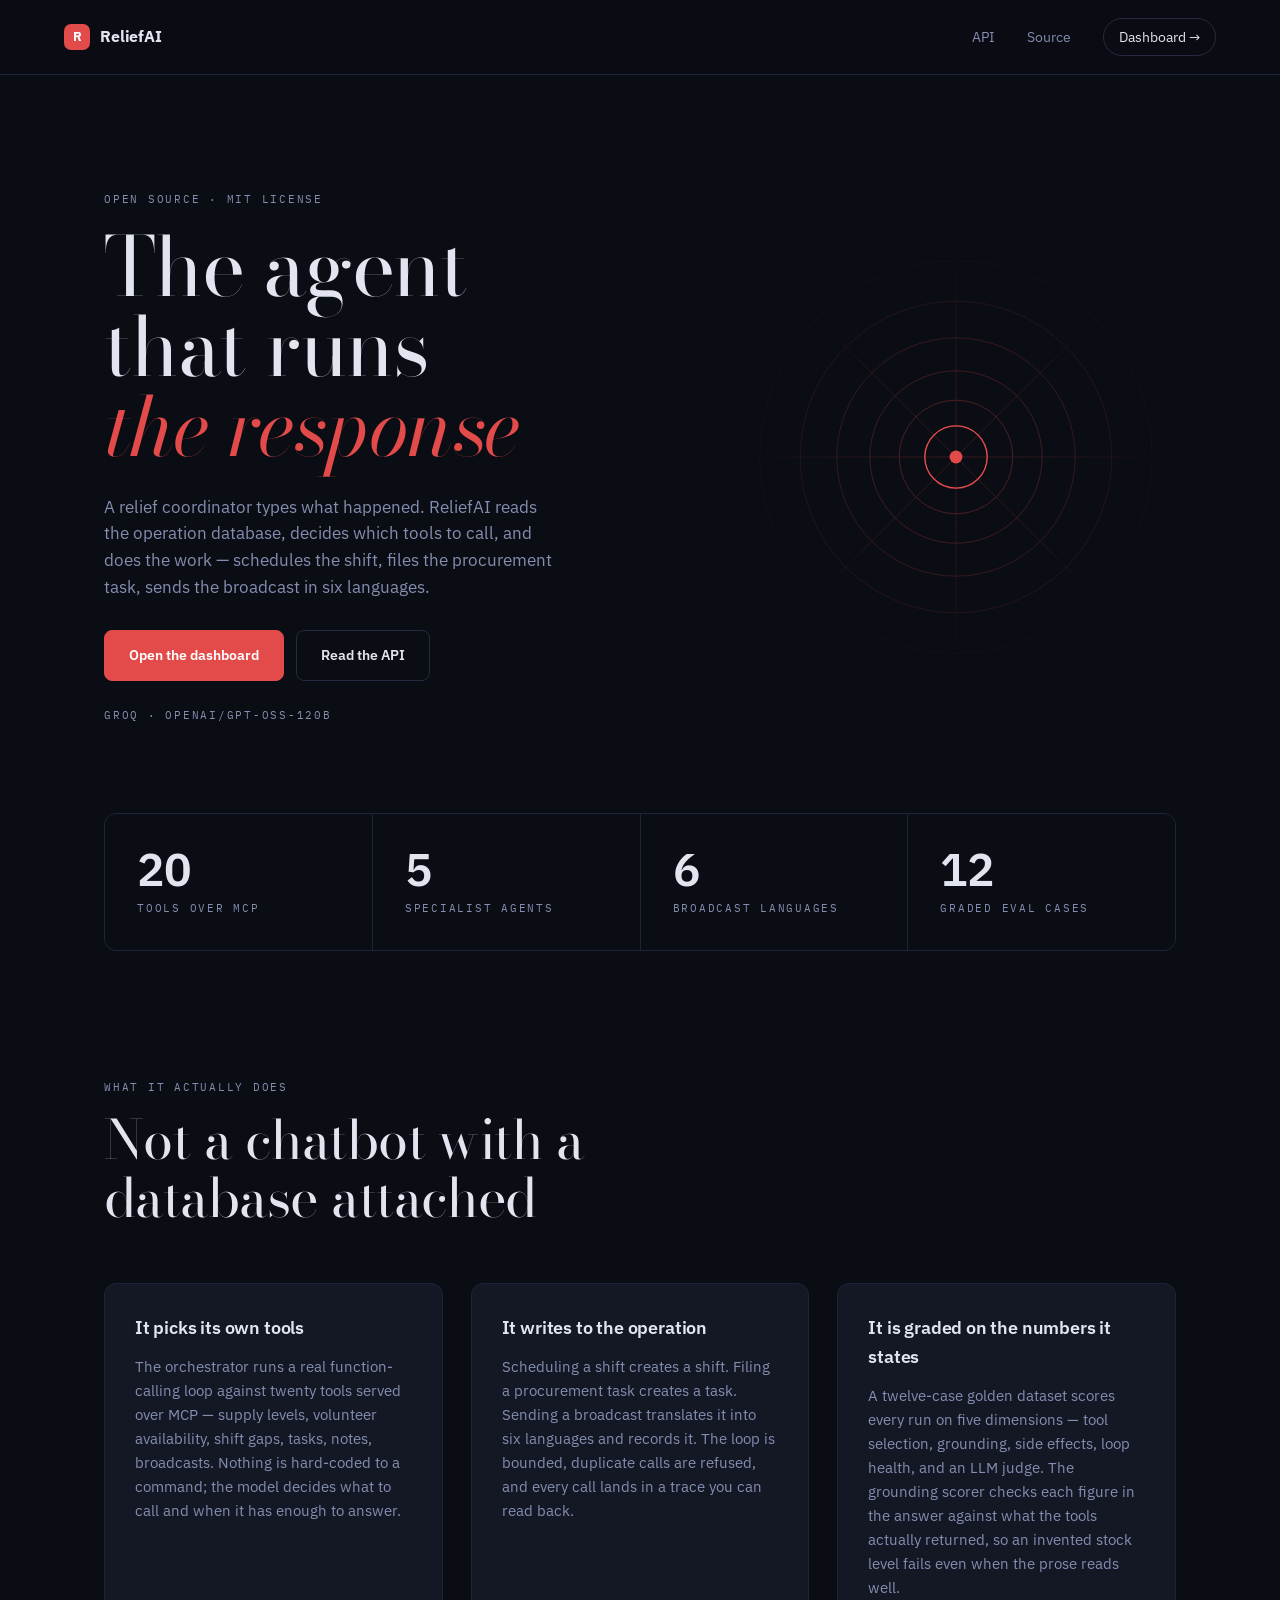
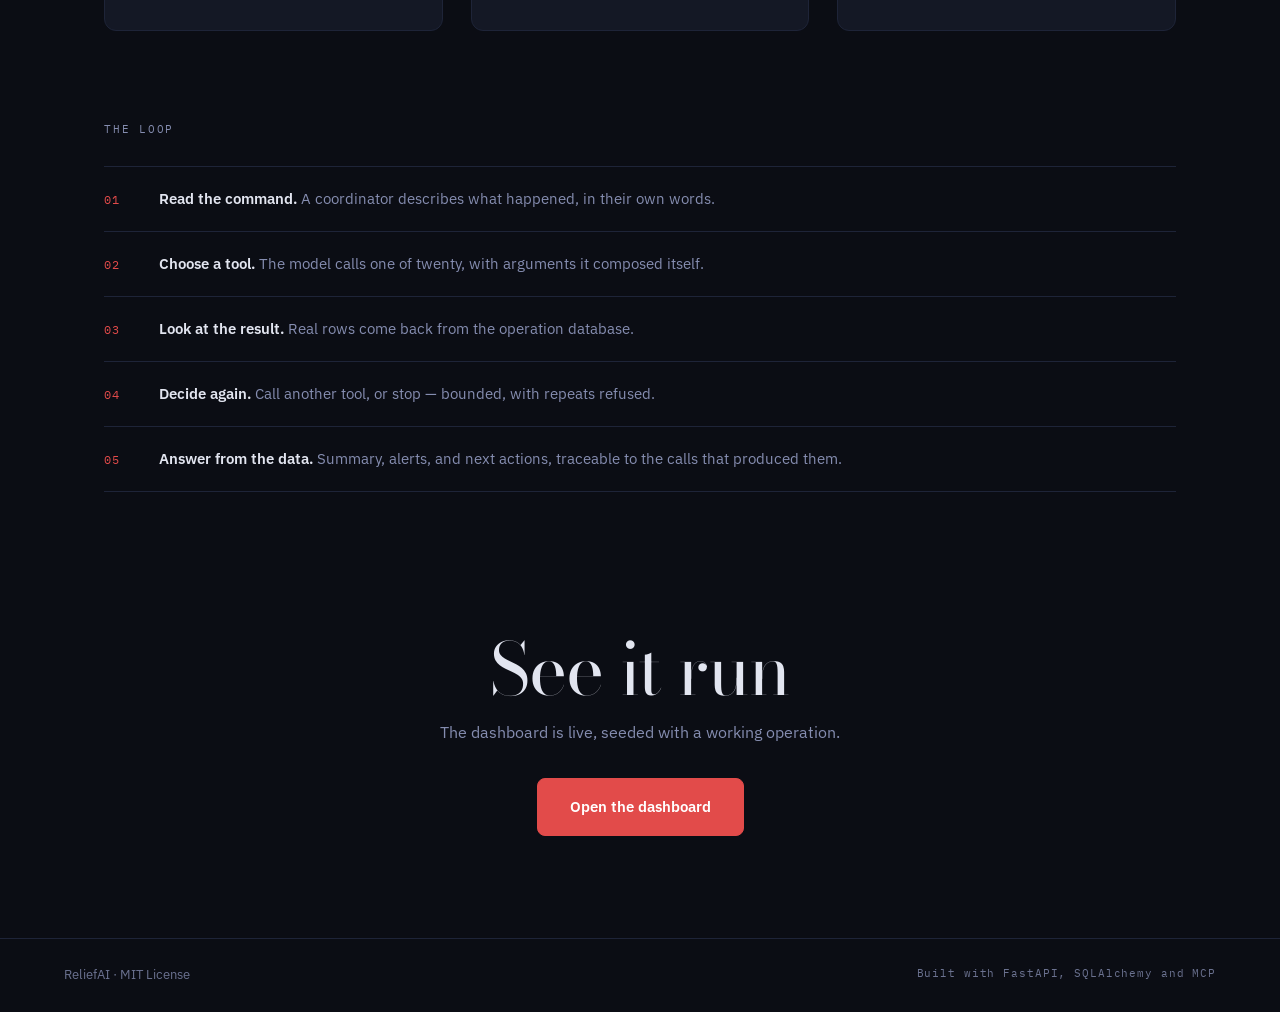
==== static/landing.html @ 90f1339b "Add a landing page, and motion across both views Phase D — landing page. The project dropped visitor" ====
<!DOCTYPE html>
<html lang="en">
<head>
<meta charset="UTF-8"/>
<meta name="viewport" content="width=device-width, initial-scale=1.0"/>
<title>ReliefAI — An agent that coordinates disaster relief</title>
<meta name="description" content="An open-source AI orchestrator for disaster relief operations. Twenty tools over MCP, five specialist agents, and an evaluation harness that scores every answer against the database it came from."/>
<link rel="preconnect" href="https://fonts.googleapis.com"/>
<link rel="preconnect" href="https://fonts.gstatic.com" crossorigin/>
<link href="https://fonts.googleapis.com/css2?family=Bodoni+Moda:opsz,wght@6..96,400;6..96,500&family=IBM+Plex+Mono:wght@400;500&family=IBM+Plex+Sans:wght@400;500;600;700&display=swap" rel="stylesheet"/>
<link rel="stylesheet" href="/static/css/landing.css?v=3"/>
</head>
<body>

<header class="nav">
  <a class="nav-brand" href="/">
    <span class="nav-mark">R</span>
    <span>ReliefAI</span>
  </a>
  <nav class="nav-links">
    <a href="/docs">API</a>
    <a href="https://github.com/Ansul-S/reliefai" rel="noopener">Source</a>
    <a class="nav-cta" href="/dashboard">Dashboard <span aria-hidden="true">&rarr;</span></a>
  </nav>
</header>

<main>

  <!-- ─────────────────────────────────────────────── HERO ─── -->
  <section class="hero">
    <div class="hero-copy">
      <p class="microlabel">Open source &middot; MIT License</p>
      <h1 class="hero-title">
        The agent<br/>
        that runs<br/>
        <em>the response</em>
      </h1>
      <p class="hero-sub">
        A relief coordinator types what happened. ReliefAI reads the operation
        database, decides which tools to call, and does the work — schedules the
        shift, files the procurement task, sends the broadcast in six languages.
      </p>
      <div class="hero-actions">
        <a class="btn-primary" href="/dashboard">Open the dashboard</a>
        <a class="btn-ghost" href="/docs">Read the API</a>
      </div>
      <p class="microlabel hero-foot">Groq &middot; openai/gpt-oss-120b</p>
    </div>

    <!-- Concentric arcs radiating from the operation centre: a broadcast going
         out, and the shape of a response spreading from one point. Drawn rather
         than fetched so the page has no image dependency. -->
    <div class="hero-art" aria-hidden="true">
      <svg viewBox="0 0 480 480" fill="none" xmlns="http://www.w3.org/2000/svg">
        <defs>
          <radialGradient id="fade" cx="50%" cy="50%" r="50%">
            <stop offset="0%" stop-color="#E24B4A" stop-opacity="1"/>
            <stop offset="55%" stop-color="#E24B4A" stop-opacity="0.5"/>
            <stop offset="100%" stop-color="#E24B4A" stop-opacity="0"/>
          </radialGradient>
          <mask id="softmask">
            <rect width="480" height="480" fill="url(#fade)"/>
          </mask>
        </defs>
        <g mask="url(#softmask)" stroke="#E24B4A" stroke-width="1">
          <circle cx="240" cy="240" r="34"/>
          <circle cx="240" cy="240" r="62"/>
          <circle cx="240" cy="240" r="94"/>
          <circle cx="240" cy="240" r="130"/>
          <circle cx="240" cy="240" r="170"/>
          <circle cx="240" cy="240" r="214"/>
          <g class="spokes">
            <path d="M240 240 L240 8"/>   <path d="M240 240 L404 76"/>
            <path d="M240 240 L472 240"/> <path d="M240 240 L404 404"/>
            <path d="M240 240 L240 472"/> <path d="M240 240 L76 404"/>
            <path d="M240 240 L8 240"/>   <path d="M240 240 L76 76"/>
          </g>
        </g>
        <circle cx="240" cy="240" r="7" fill="#E24B4A"/>
        <circle class="pulse" cx="240" cy="240" r="34" stroke="#E24B4A" stroke-width="1.5"/>
      </svg>
    </div>
  </section>

  <!-- ─────────────────────────────────────────── THE FACTS ─── -->
  <div class="facts-wrap">
  <section class="facts">
    <div class="fact">
      <div class="fact-value">20</div>
      <div class="microlabel">Tools over MCP</div>
    </div>
    <div class="fact">
      <div class="fact-value">5</div>
      <div class="microlabel">Specialist agents</div>
    </div>
    <div class="fact">
      <div class="fact-value">6</div>
      <div class="microlabel">Broadcast languages</div>
    </div>
    <div class="fact">
      <div class="fact-value">12</div>
      <div class="microlabel">Graded eval cases</div>
    </div>
  </section>
  </div>

  <!-- ────────────────────────────────────────── CAPABILITY ─── -->
  <section class="band">
    <p class="microlabel">What it actually does</p>
    <h2 class="band-title">Not a chatbot with a database attached</h2>

    <div class="cards">
      <article class="lcard">
        <h3>It picks its own tools</h3>
        <p>
          The orchestrator runs a real function-calling loop against twenty tools
          served over MCP — supply levels, volunteer availability, shift gaps,
          tasks, notes, broadcasts. Nothing is hard-coded to a command; the model
          decides what to call and when it has enough to answer.
        </p>
      </article>
      <article class="lcard">
        <h3>It writes to the operation</h3>
        <p>
          Scheduling a shift creates a shift. Filing a procurement task creates a
          task. Sending a broadcast translates it into six languages and records
          it. The loop is bounded, duplicate calls are refused, and every call
          lands in a trace you can read back.
        </p>
      </article>
      <article class="lcard">
        <h3>It is graded on the numbers it states</h3>
        <p>
          A twelve-case golden dataset scores every run on five dimensions — tool
          selection, grounding, side effects, loop health, and an LLM judge. The
          grounding scorer checks each figure in the answer against what the
          tools actually returned, so an invented stock level fails even when the
          prose reads well.
        </p>
      </article>
    </div>
  </section>

  <!-- ──────────────────────────────────────────────── LOOP ─── -->
  <section class="band band-tight">
    <p class="microlabel">The loop</p>
    <ol class="steps">
      <li><span class="step-n">01</span><span><strong>Read the command.</strong> A coordinator describes what happened, in their own words.</span></li>
      <li><span class="step-n">02</span><span><strong>Choose a tool.</strong> The model calls one of twenty, with arguments it composed itself.</span></li>
      <li><span class="step-n">03</span><span><strong>Look at the result.</strong> Real rows come back from the operation database.</span></li>
      <li><span class="step-n">04</span><span><strong>Decide again.</strong> Call another tool, or stop — bounded, with repeats refused.</span></li>
      <li><span class="step-n">05</span><span><strong>Answer from the data.</strong> Summary, alerts, and next actions, traceable to the calls that produced them.</span></li>
    </ol>
  </section>

  <!-- ───────────────────────────────────────────────── CTA ─── -->
  <section class="cta">
    <h2 class="cta-title">See it run</h2>
    <p class="cta-sub">The dashboard is live, seeded with a working operation.</p>
    <a class="btn-primary btn-lg" href="/dashboard">Open the dashboard</a>
  </section>

</main>

<footer class="foot">
  <span>ReliefAI &middot; MIT License</span>
  <span class="foot-mono">Built with FastAPI, SQLAlchemy and MCP</span>
</footer>

<script>
// Reveal-on-scroll. Elements are only hidden once this runs, so a page with
// scripting off or blocked shows everything rather than nothing.
(function () {
  var reduce = window.matchMedia('(prefers-reduced-motion: reduce)').matches;
  var targets = document.querySelectorAll('.hero-copy, .facts-wrap, .band, .cta');
  if (reduce || !('IntersectionObserver' in window)) return;

  targets.forEach(function (el) { el.classList.add('reveal'); });

  // Stagger the members of any group so a row of cards arrives as one gesture.
  document.querySelectorAll('.cards, .steps').forEach(function (group) {
    group.classList.add('reveal-group');
    Array.prototype.forEach.call(group.children, function (child, i) {
      child.style.setProperty('--d', Math.min(i * 70, 350) + 'ms');
    });
  });

  var io = new IntersectionObserver(function (entries) {
    entries.forEach(function (entry) {
      if (!entry.isIntersecting) return;
      entry.target.classList.add('shown');
      io.unobserve(entry.target);   // reveal once, never re-hide on scroll up
    });
  }, { rootMargin: '0px 0px -12% 0px', threshold: 0.05 });

  targets.forEach(function (el) { io.observe(el); });
})();
</script>
</body>
</html>
---- static/css/landing.css ----
/*
 * ReliefAI landing page.
 *
 * The dashboard's palette is reused deliberately: the two pages should read as
 * one product. What is borrowed from editorial design is the TYPOGRAPHY, not
 * the colour field — a display serif at the top of a scale that runs to 11px
 * letterspaced mono at the bottom, and whitespace that is composed rather than
 * left over.
 *
 * Note the accent is used sparingly here. In the product, red means "critical";
 * a full-bleed red landing page would spend a signal the dashboard needs.
 */

*, *::before, *::after { box-sizing: border-box; margin: 0; padding: 0; }

:root {
  --bg: #0b0d14;
  --bg2: #111420;
  --card: #141825;
  --border: #1e2438;
  --border2: #252a40;
  --text: #e2e5f0;
  --text-muted: #858db0;
  --text-dim: #6b7290;
  --accent: #E24B4A;

  --sans: 'IBM Plex Sans', system-ui, -apple-system, sans-serif;
  --mono: 'IBM Plex Mono', ui-monospace, SFMono-Regular, monospace;
  --serif: 'Bodoni Moda', 'Didot', 'Times New Roman', serif;

  --shell: 1200px;
  --gut: clamp(20px, 5vw, 72px);
}

html { scroll-behavior: smooth; }

body {
  background: var(--bg);
  color: var(--text);
  font-family: var(--sans);
  font-size: 16px;
  line-height: 1.6;
  -webkit-font-smoothing: antialiased;
}

a { color: inherit; text-decoration: none; }

.microlabel {
  font-family: var(--mono);
  font-size: 11px;
  letter-spacing: 0.16em;
  text-transform: uppercase;
  color: var(--text-muted);
}

/* ─── NAV ──────────────────────────────────────────────────────────────── */

.nav {
  position: sticky;
  top: 0;
  z-index: 20;
  display: flex;
  align-items: center;
  justify-content: space-between;
  gap: 24px;
  padding: 18px var(--gut);
  background: rgba(11, 13, 20, 0.82);
  backdrop-filter: blur(10px);
  border-bottom: 1px solid var(--border);
}

.nav-brand { display: flex; align-items: center; gap: 10px; font-weight: 700; letter-spacing: -0.01em; }

.nav-mark {
  display: grid;
  place-items: center;
  width: 26px;
  height: 26px;
  border-radius: 7px;
  background: var(--accent);
  color: #fff;
  font-size: 13px;
  font-weight: 700;
}

.nav-links { display: flex; align-items: center; gap: clamp(14px, 3vw, 32px); font-size: 14px; }
.nav-links a { color: var(--text-muted); transition: color 0.15s ease; }
.nav-links a:hover { color: var(--text); }

.nav-cta {
  color: var(--text) !important;
  border: 1px solid var(--border2);
  border-radius: 999px;
  padding: 7px 15px;
  transition: border-color 0.15s ease, background 0.15s ease;
}
.nav-cta:hover { border-color: var(--accent); background: rgba(226, 75, 74, 0.08); }

/* ─── HERO ─────────────────────────────────────────────────────────────── */

.hero {
  max-width: var(--shell);
  margin: 0 auto;
  padding: clamp(48px, 9vw, 120px) var(--gut) clamp(40px, 7vw, 96px);
  display: grid;
  grid-template-columns: 1.12fr 0.88fr;
  gap: clamp(32px, 6vw, 72px);
  align-items: center;
}

/*
 * The whole point of the type scale: ~96px display against 11px mono is a
 * ~9:1 range. The dashboard's old 18px-against-14px was 1.29:1, which is what
 * made it read as undesigned.
 */
.hero-title {
  font-family: var(--serif);
  font-weight: 400;
  font-size: clamp(42px, 6.8vw, 82px);
  line-height: 0.98;
  letter-spacing: -0.015em;
  margin: 18px 0 26px;
}
.hero-title em { font-style: italic; color: var(--accent); }

.hero-sub {
  max-width: 46ch;
  color: var(--text-muted);
  font-size: clamp(15px, 1.3vw, 17px);
}

.hero-actions { display: flex; flex-wrap: wrap; gap: 12px; margin: 30px 0 26px; }

.btn-primary,
.btn-ghost {
  display: inline-flex;
  align-items: center;
  gap: 8px;
  padding: 13px 24px;
  border-radius: 8px;
  font-size: 14px;
  font-weight: 600;
  transition: transform 0.15s ease, background 0.15s ease, border-color 0.15s ease;
}

.btn-primary { background: var(--accent); color: #fff; border: 1px solid var(--accent); }
.btn-primary:hover { background: #c73c3b; transform: translateY(-1px); }

.btn-ghost { border: 1px solid var(--border2); color: var(--text); }
.btn-ghost:hover { border-color: var(--text-dim); transform: translateY(-1px); }

.btn-lg { padding: 16px 32px; font-size: 15px; }

.hero-foot { margin-top: 4px; }

.hero-art { position: relative; }
.hero-art svg { width: 100%; height: auto; display: block; }
.hero-art .spokes { opacity: 0.55; }

.pulse { transform-origin: 240px 240px; animation: pulse 4.5s ease-out infinite; }
@keyframes pulse {
  0%   { transform: scale(0.55); opacity: 0.85; }
  70%  { transform: scale(2.9);  opacity: 0; }
  100% { transform: scale(2.9);  opacity: 0; }
}

/* ─── FACTS ────────────────────────────────────────────────────────────── */

/* The grid paints its own gaps by showing a border-coloured background
   through 1px gutters, so its horizontal page padding has to live on a wrapper
   — on the grid itself that padding became two phantom cells at the edges. */
.facts-wrap {
  max-width: var(--shell);
  margin: 0 auto;
  padding: 0 var(--gut);
}

.facts {
  display: grid;
  grid-template-columns: repeat(4, 1fr);
  gap: 1px;
  background: var(--border);
  border: 1px solid var(--border);
  border-radius: 12px;
  overflow: hidden;
}

.fact { background: var(--bg); padding: clamp(20px, 3vw, 32px); }

/* Proportional figures: at this size tabular-nums would make these look loose. */
.fact-value {
  font-family: var(--sans);
  font-size: clamp(30px, 4vw, 46px);
  font-weight: 600;
  line-height: 1;
  letter-spacing: -0.02em;
  margin-bottom: 8px;
}

/* ─── BANDS ────────────────────────────────────────────────────────────── */

.band {
  max-width: var(--shell);
  margin: 0 auto;
  padding: clamp(64px, 10vw, 130px) var(--gut) 0;
}
.band-tight { padding-top: clamp(48px, 7vw, 90px); }

.band-title {
  font-family: var(--serif);
  font-weight: 400;
  font-size: clamp(30px, 4.4vw, 54px);
  line-height: 1.08;
  letter-spacing: -0.01em;
  margin: 14px 0 clamp(32px, 5vw, 56px);
  max-width: 18ch;
}

.cards {
  display: grid;
  grid-template-columns: repeat(auto-fit, minmax(270px, 1fr));
  gap: clamp(16px, 2.4vw, 28px);
}

.lcard {
  background: var(--card);
  border: 1px solid var(--border);
  border-radius: 12px;
  padding: clamp(22px, 2.6vw, 30px);
  transition: border-color 0.2s ease, transform 0.2s ease;
}
.lcard:hover { border-color: var(--border2); transform: translateY(-3px); }

.lcard h3 { font-size: 18px; font-weight: 600; margin-bottom: 12px; letter-spacing: -0.01em; }
.lcard p { color: var(--text-muted); font-size: 15px; }

/* ─── STEPS ────────────────────────────────────────────────────────────── */

.steps { list-style: none; margin-top: 28px; border-top: 1px solid var(--border); }

.steps li {
  display: flex;
  align-items: baseline;
  gap: clamp(16px, 3vw, 40px);
  padding: 20px 0;
  border-bottom: 1px solid var(--border);
  color: var(--text-muted);
  font-size: 15px;
}
.steps strong { color: var(--text); font-weight: 600; }

.step-n {
  font-family: var(--mono);
  font-size: 12px;
  letter-spacing: 0.1em;
  color: var(--accent);
  flex-shrink: 0;
}

/* ─── CTA + FOOT ───────────────────────────────────────────────────────── */

.cta {
  max-width: var(--shell);
  margin: 0 auto;
  padding: clamp(72px, 11vw, 150px) var(--gut) clamp(56px, 8vw, 110px);
  text-align: center;
}

.cta-title {
  font-family: var(--serif);
  font-weight: 400;
  font-size: clamp(36px, 6vw, 72px);
  line-height: 1.02;
  letter-spacing: -0.015em;
}

.cta-sub { color: var(--text-muted); margin: 14px 0 32px; }

.foot {
  border-top: 1px solid var(--border);
  padding: 26px var(--gut);
  display: flex;
  flex-wrap: wrap;
  gap: 12px;
  justify-content: space-between;
  font-size: 13px;
  color: var(--text-dim);
}
.foot-mono { font-family: var(--mono); font-size: 11px; letter-spacing: 0.08em; }

/* ─── RESPONSIVE ───────────────────────────────────────────────────────── */

@media (max-width: 900px) {
  .hero { grid-template-columns: 1fr; }
  /* Art first would push the headline below the fold on a phone. */
  .hero-art { order: 2; max-width: 380px; margin: 0 auto; opacity: 0.9; }
  .hero-copy { order: 1; }
  .facts { grid-template-columns: repeat(2, 1fr); }
}

@media (max-width: 520px) {
  .nav-links a:not(.nav-cta) { display: none; }
  .btn-primary, .btn-ghost { width: 100%; justify-content: center; }
}

/* ─── SCROLL REVEAL ────────────────────────────────────────────────────
   Sections rise into place once, on first intersection. The initial state is
   applied by script rather than in CSS: if JavaScript never runs, nothing is
   ever hidden, so the page degrades to plain visible content.
   ────────────────────────────────────────────────────────────────────── */

.reveal {
  opacity: 0;
  transform: translateY(18px);
  transition: opacity 0.7s cubic-bezier(0.2, 0.6, 0.2, 1),
              transform 0.7s cubic-bezier(0.2, 0.6, 0.2, 1);
  will-change: opacity, transform;
}
.reveal.shown { opacity: 1; transform: none; }

/* A short stagger inside a group reads as one movement rather than five. */
.reveal-group > * { transition-delay: var(--d, 0ms); }

@media (prefers-reduced-motion: reduce) {
  .reveal { opacity: 1 !important; transform: none !important; }

  html { scroll-behavior: auto; }
  *, *::before, *::after {
    animation-duration: 0.01ms !important;
    animation-iteration-count: 1 !important;
    transition-duration: 0.01ms !important;
  }
}
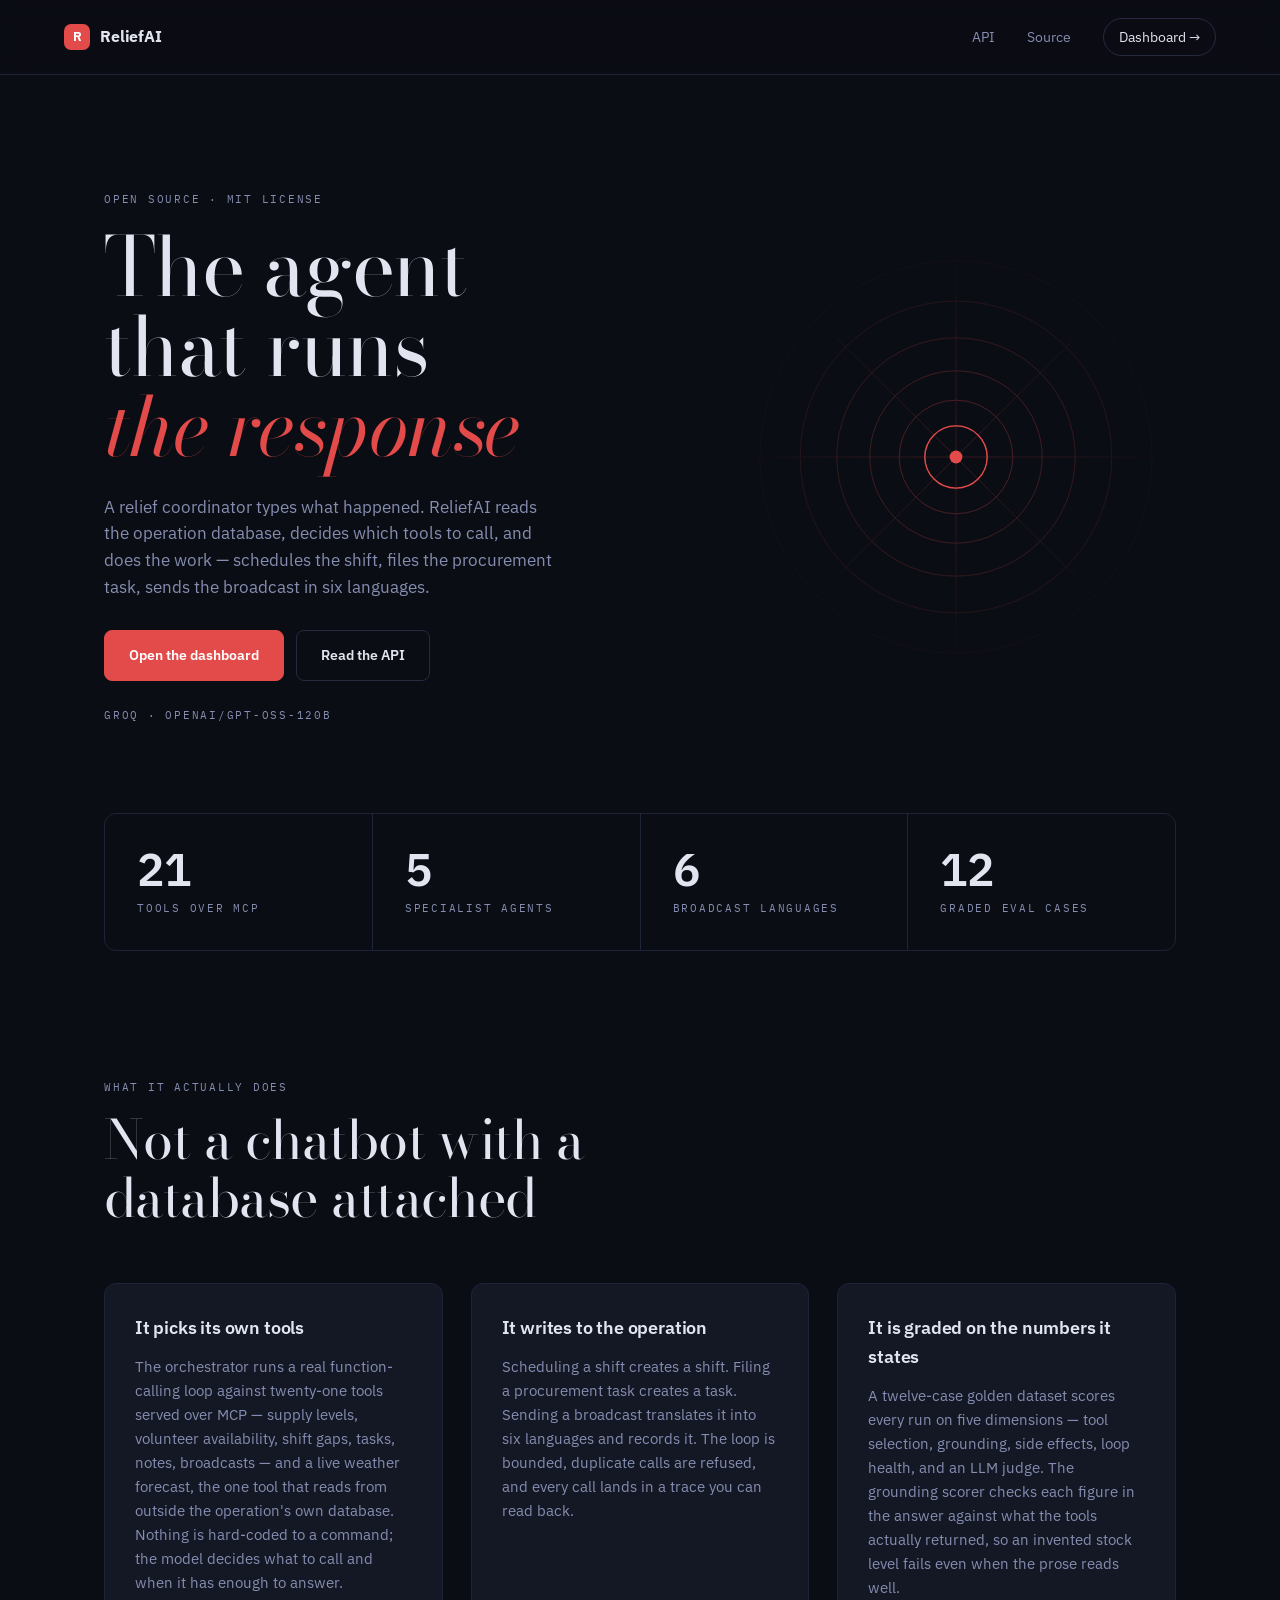
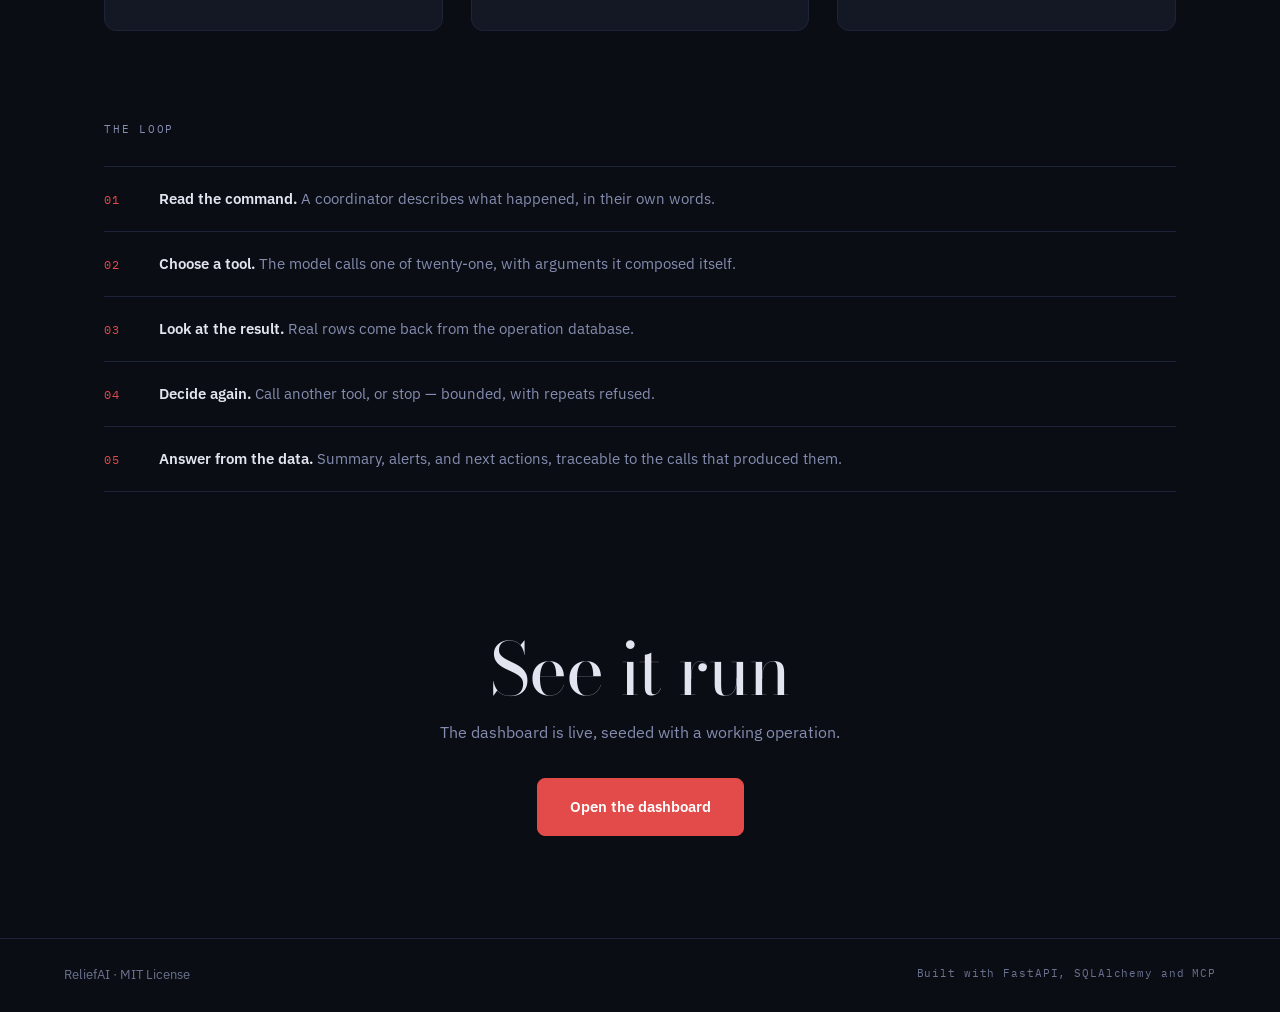
==== commit 17611c03: "Add a weather forecast tool — the first that reads outside the database Every one of the previous tw" ====
--- a/static/landing.html
+++ b/static/landing.html
@@ -8,7 +8,7 @@
 <link rel="preconnect" href="https://fonts.googleapis.com"/>
 <link rel="preconnect" href="https://fonts.gstatic.com" crossorigin/>
 <link href="https://fonts.googleapis.com/css2?family=Bodoni+Moda:opsz,wght@6..96,400;6..96,500&family=IBM+Plex+Mono:wght@400;500&family=IBM+Plex+Sans:wght@400;500;600;700&display=swap" rel="stylesheet"/>
-<link rel="stylesheet" href="/static/css/landing.css?v=3"/>
+<link rel="stylesheet" href="/static/css/landing.css?v=4"/>
 </head>
 <body>
 
@@ -86,7 +86,7 @@
   <div class="facts-wrap">
   <section class="facts">
     <div class="fact">
-      <div class="fact-value">20</div>
+      <div class="fact-value">21</div>
       <div class="microlabel">Tools over MCP</div>
     </div>
     <div class="fact">
@@ -113,10 +113,12 @@
       <article class="lcard">
         <h3>It picks its own tools</h3>
         <p>
-          The orchestrator runs a real function-calling loop against twenty tools
+          The orchestrator runs a real function-calling loop against twenty-one tools
           served over MCP — supply levels, volunteer availability, shift gaps,
-          tasks, notes, broadcasts. Nothing is hard-coded to a command; the model
-          decides what to call and when it has enough to answer.
+          tasks, notes, broadcasts — and a live weather forecast, the one tool
+          that reads from outside the operation's own database. Nothing is
+          hard-coded to a command; the model decides what to call and when it
+          has enough to answer.
         </p>
       </article>
       <article class="lcard">
@@ -146,7 +148,7 @@
     <p class="microlabel">The loop</p>
     <ol class="steps">
       <li><span class="step-n">01</span><span><strong>Read the command.</strong> A coordinator describes what happened, in their own words.</span></li>
-      <li><span class="step-n">02</span><span><strong>Choose a tool.</strong> The model calls one of twenty, with arguments it composed itself.</span></li>
+      <li><span class="step-n">02</span><span><strong>Choose a tool.</strong> The model calls one of twenty-one, with arguments it composed itself.</span></li>
       <li><span class="step-n">03</span><span><strong>Look at the result.</strong> Real rows come back from the operation database.</span></li>
       <li><span class="step-n">04</span><span><strong>Decide again.</strong> Call another tool, or stop — bounded, with repeats refused.</span></li>
       <li><span class="step-n">05</span><span><strong>Answer from the data.</strong> Summary, alerts, and next actions, traceable to the calls that produced them.</span></li>
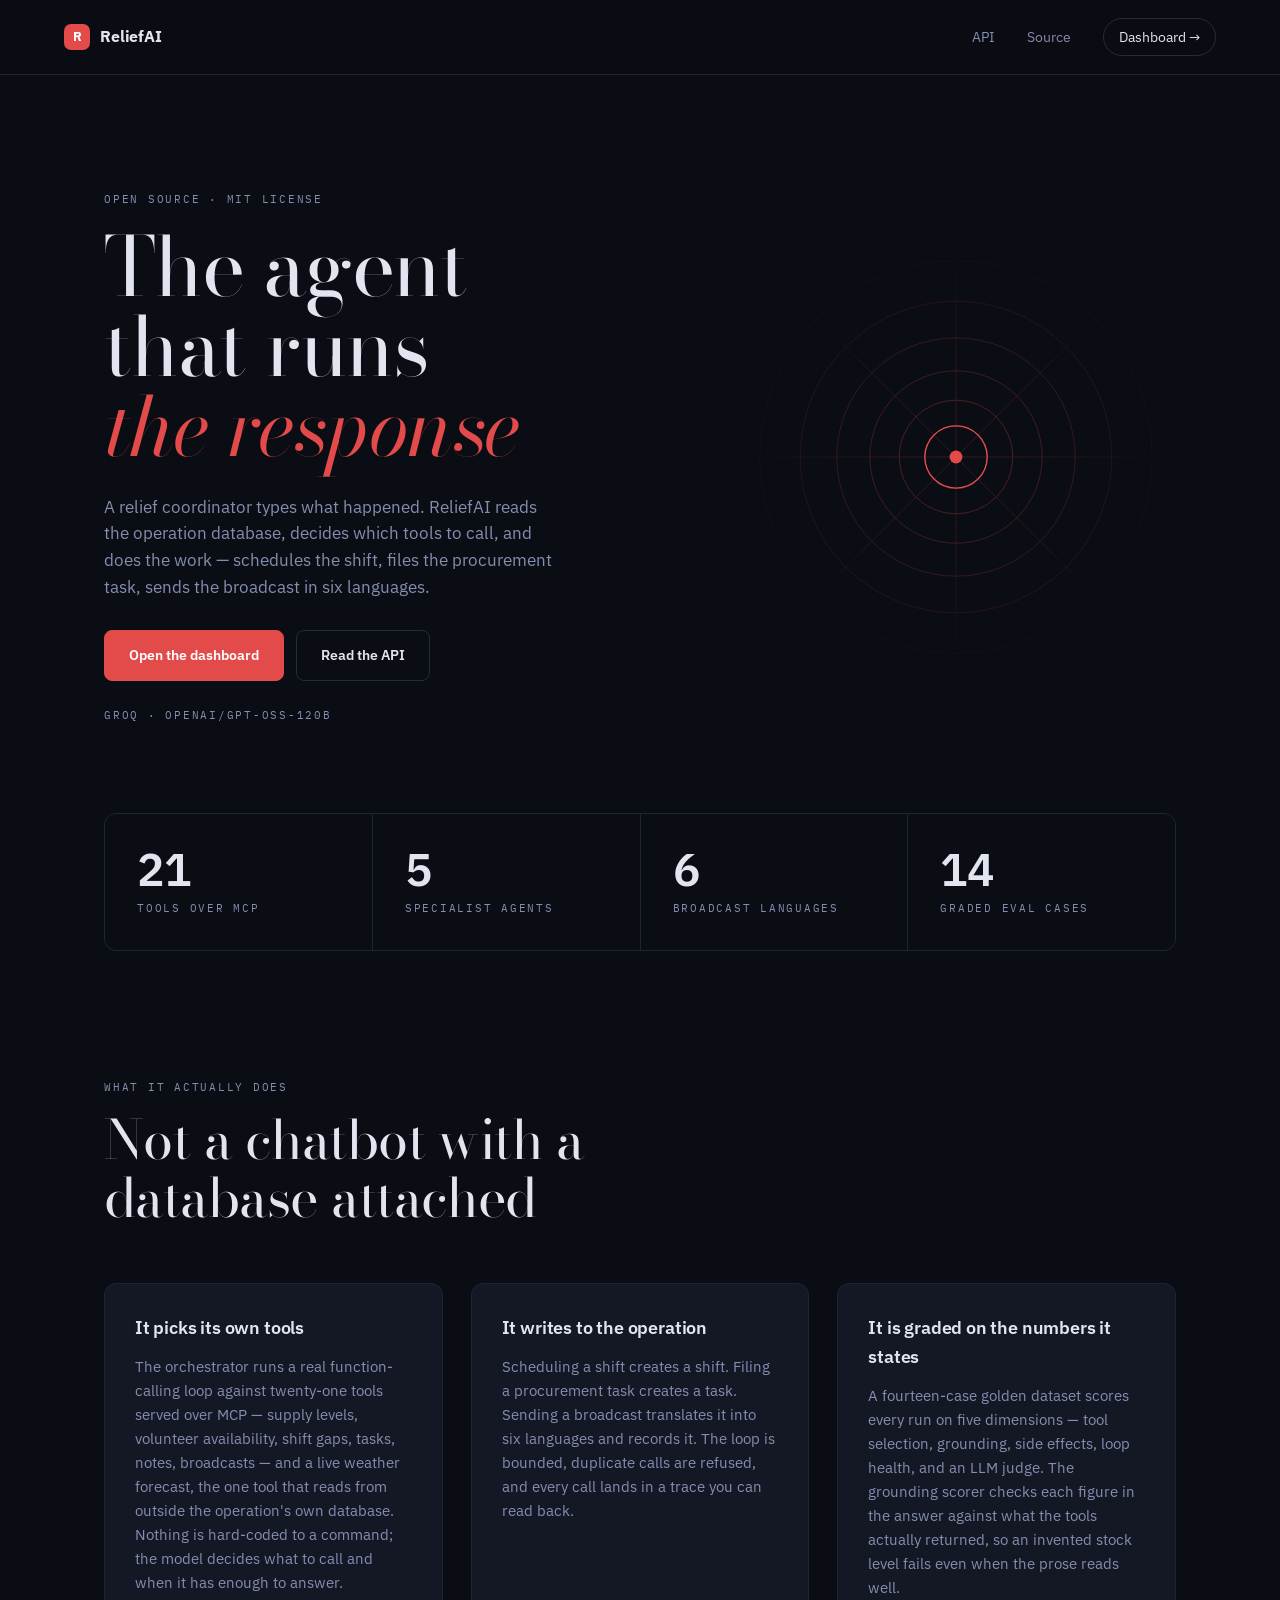
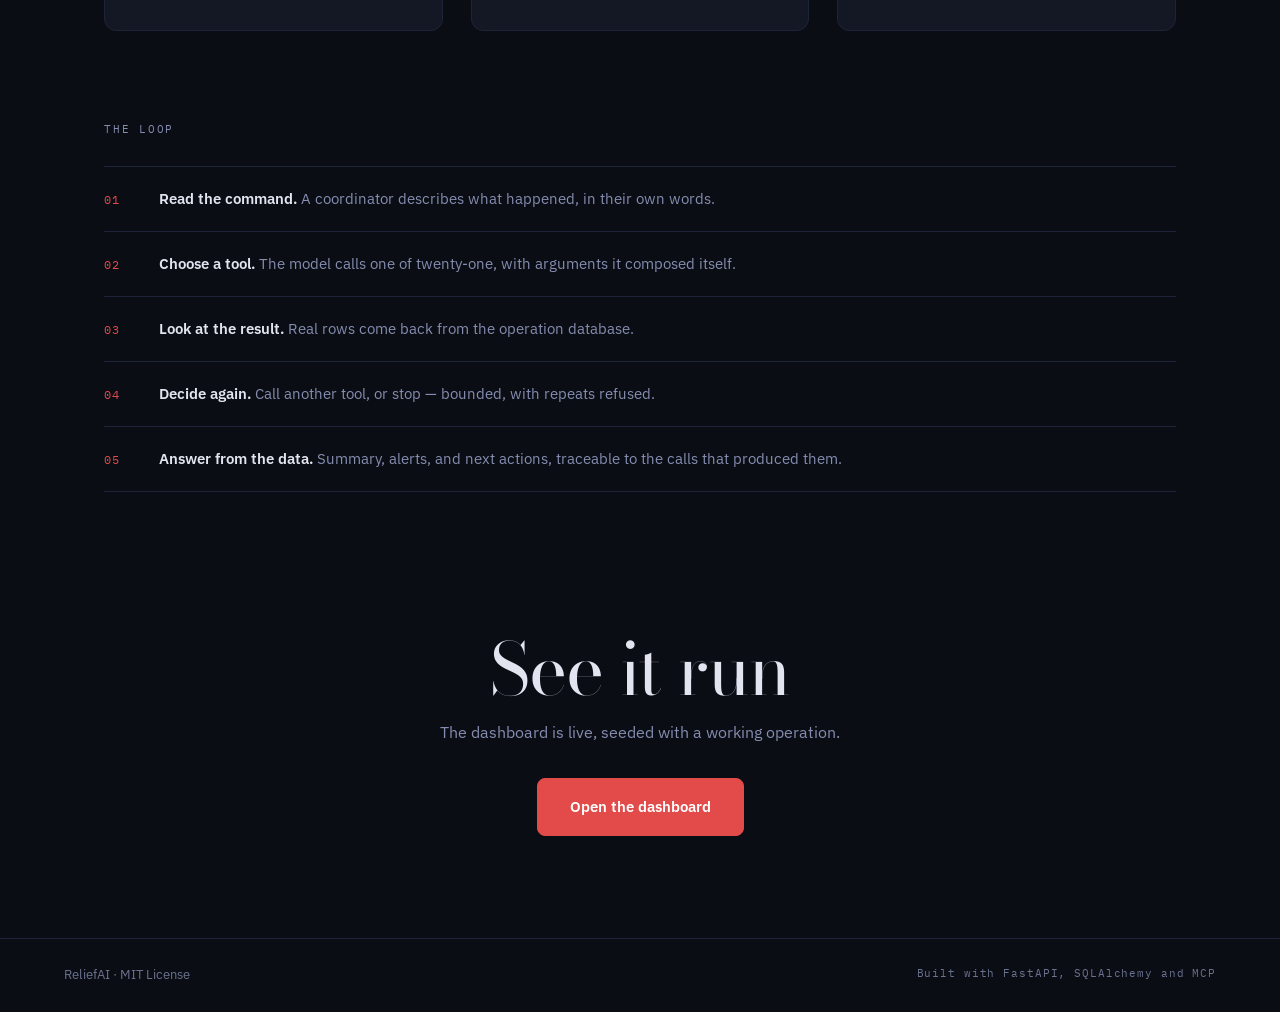
==== commit e864e35f: "Repair requirements.txt, run the tests in CI, and correct the docs requirements.txt line 13 read pyt" ====
--- a/static/landing.html
+++ b/static/landing.html
@@ -4,7 +4,7 @@
 <meta charset="UTF-8"/>
 <meta name="viewport" content="width=device-width, initial-scale=1.0"/>
 <title>ReliefAI — An agent that coordinates disaster relief</title>
-<meta name="description" content="An open-source AI orchestrator for disaster relief operations. Twenty tools over MCP, five specialist agents, and an evaluation harness that scores every answer against the database it came from."/>
+<meta name="description" content="An open-source AI orchestrator for disaster relief operations. Twenty-one tools over MCP, five specialist agents, and an evaluation harness that scores every answer against the database it came from."/>
 <link rel="preconnect" href="https://fonts.googleapis.com"/>
 <link rel="preconnect" href="https://fonts.gstatic.com" crossorigin/>
 <link href="https://fonts.googleapis.com/css2?family=Bodoni+Moda:opsz,wght@6..96,400;6..96,500&family=IBM+Plex+Mono:wght@400;500&family=IBM+Plex+Sans:wght@400;500;600;700&display=swap" rel="stylesheet"/>
@@ -98,7 +98,7 @@
       <div class="microlabel">Broadcast languages</div>
     </div>
     <div class="fact">
-      <div class="fact-value">12</div>
+      <div class="fact-value">14</div>
       <div class="microlabel">Graded eval cases</div>
     </div>
   </section>
@@ -133,7 +133,7 @@
       <article class="lcard">
         <h3>It is graded on the numbers it states</h3>
         <p>
-          A twelve-case golden dataset scores every run on five dimensions — tool
+          A fourteen-case golden dataset scores every run on five dimensions — tool
           selection, grounding, side effects, loop health, and an LLM judge. The
           grounding scorer checks each figure in the answer against what the
           tools actually returned, so an invented stock level fails even when the
